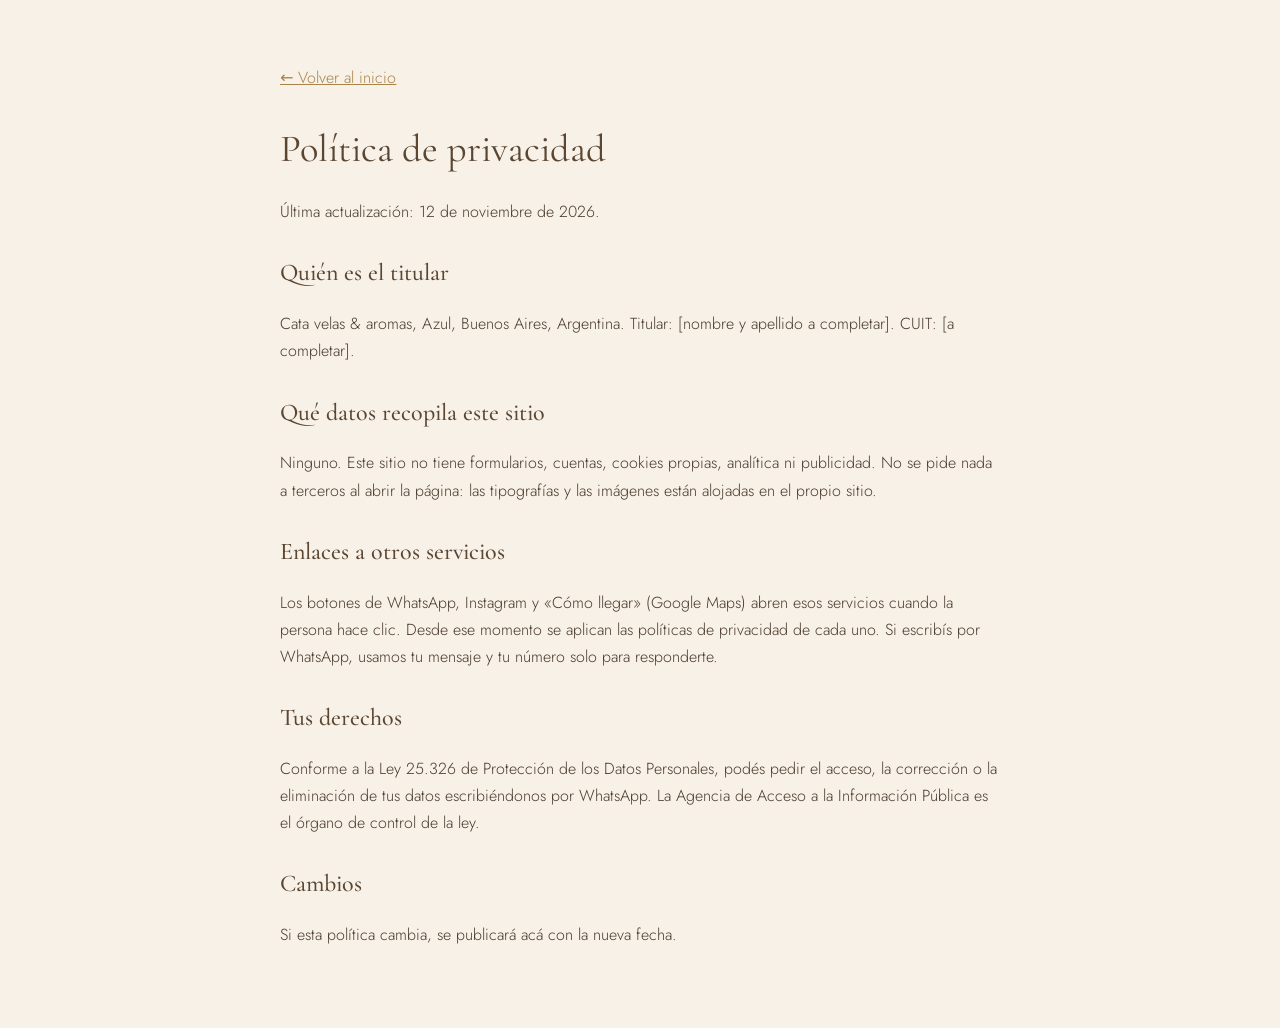
==== privacidad.html @ 93b377ee "Web de Cata velas y aromas Co-Authored-By: Claude Sonnet 5.5 <noreply@anthropic.com>" ====
<!doctype html>
<html lang="es-AR">
<head>
<meta charset="utf-8">
<meta name="viewport" content="width=device-width, initial-scale=1">
<meta http-equiv="Content-Security-Policy" content="default-src 'none'; img-src 'self' data:; style-src 'self' 'unsafe-inline'; font-src 'self'; base-uri 'none'; form-action 'none'">
<meta name="robots" content="noindex">
<title>Política de privacidad · Cata velas &amp; aromas</title>
<link rel="stylesheet" href="fonts/fuentes.css">
<style>
  body{margin:0;background:#f7f1e7;color:#4a3b2d;font-family:'Jost',system-ui,sans-serif;font-weight:300;line-height:1.7}
  main{max-width:720px;margin:0 auto;padding:48px 22px 64px}
  h1{font-family:'Cormorant Garamond',Georgia,serif;font-weight:400;font-size:2.4rem;color:#5b4632;margin-bottom:6px}
  h2{font-family:'Cormorant Garamond',Georgia,serif;font-weight:500;font-size:1.5rem;color:#5b4632;margin:28px 0 6px}
  a{color:#a98349}
</style>
</head>
<body>
<main>
<p><a href="index.html">← Volver al inicio</a></p>
<h1>Política de privacidad</h1>
<p>Última actualización: 12 de noviembre de 2026.</p>
<h2>Quién es el titular</h2>
<p>Cata velas &amp; aromas, Azul, Buenos Aires, Argentina. Titular: [nombre y apellido a completar]. CUIT: [a completar].</p>
<h2>Qué datos recopila este sitio</h2>
<p>Ninguno. Este sitio no tiene formularios, cuentas, cookies propias, analítica ni publicidad. No se pide nada a terceros al abrir la página: las tipografías y las imágenes están alojadas en el propio sitio.</p>
<h2>Enlaces a otros servicios</h2>
<p>Los botones de WhatsApp, Instagram y «Cómo llegar» (Google Maps) abren esos servicios cuando la persona hace clic. Desde ese momento se aplican las políticas de privacidad de cada uno. Si escribís por WhatsApp, usamos tu mensaje y tu número solo para responderte.</p>
<h2>Tus derechos</h2>
<p>Conforme a la Ley 25.326 de Protección de los Datos Personales, podés pedir el acceso, la corrección o la eliminación de tus datos escribiéndonos por WhatsApp. La Agencia de Acceso a la Información Pública es el órgano de control de la ley.</p>
<h2>Cambios</h2>
<p>Si esta política cambia, se publicará acá con la nueva fecha.</p>
</main>
</body>
</html>
---- fonts/fuentes.css ----
@font-face{font-family:'Cormorant Garamond';font-style:italic;font-weight:400;font-display:swap;src:url(cormorant-italic-400.woff2) format('woff2');unicode-range:U+0000-00FF, U+0131, U+0152-0153, U+02BB-02BC, U+02C6, U+02DA, U+02DC, U+0304, U+0308, U+0329, U+2000-206F, U+20AC, U+2122, U+2191, U+2193, U+2212, U+2215, U+FEFF, U+FFFD}
@font-face{font-family:'Cormorant Garamond';font-style:normal;font-weight:400;font-display:swap;src:url(cormorant-normal-400.woff2) format('woff2');unicode-range:U+0000-00FF, U+0131, U+0152-0153, U+02BB-02BC, U+02C6, U+02DA, U+02DC, U+0304, U+0308, U+0329, U+2000-206F, U+20AC, U+2122, U+2191, U+2193, U+2212, U+2215, U+FEFF, U+FFFD}
@font-face{font-family:'Cormorant Garamond';font-style:normal;font-weight:500;font-display:swap;src:url(cormorant-normal-500.woff2) format('woff2');unicode-range:U+0000-00FF, U+0131, U+0152-0153, U+02BB-02BC, U+02C6, U+02DA, U+02DC, U+0304, U+0308, U+0329, U+2000-206F, U+20AC, U+2122, U+2191, U+2193, U+2212, U+2215, U+FEFF, U+FFFD}
@font-face{font-family:'Jost';font-style:normal;font-weight:300;font-display:swap;src:url(jost-normal-300.woff2) format('woff2');unicode-range:U+0000-00FF, U+0131, U+0152-0153, U+02BB-02BC, U+02C6, U+02DA, U+02DC, U+0304, U+0308, U+0329, U+2000-206F, U+20AC, U+2122, U+2191, U+2193, U+2212, U+2215, U+FEFF, U+FFFD}
@font-face{font-family:'Jost';font-style:normal;font-weight:400;font-display:swap;src:url(jost-normal-400.woff2) format('woff2');unicode-range:U+0000-00FF, U+0131, U+0152-0153, U+02BB-02BC, U+02C6, U+02DA, U+02DC, U+0304, U+0308, U+0329, U+2000-206F, U+20AC, U+2122, U+2191, U+2193, U+2212, U+2215, U+FEFF, U+FFFD}
@font-face{font-family:'Jost';font-style:normal;font-weight:500;font-display:swap;src:url(jost-normal-500.woff2) format('woff2');unicode-range:U+0000-00FF, U+0131, U+0152-0153, U+02BB-02BC, U+02C6, U+02DA, U+02DC, U+0304, U+0308, U+0329, U+2000-206F, U+20AC, U+2122, U+2191, U+2193, U+2212, U+2215, U+FEFF, U+FFFD}
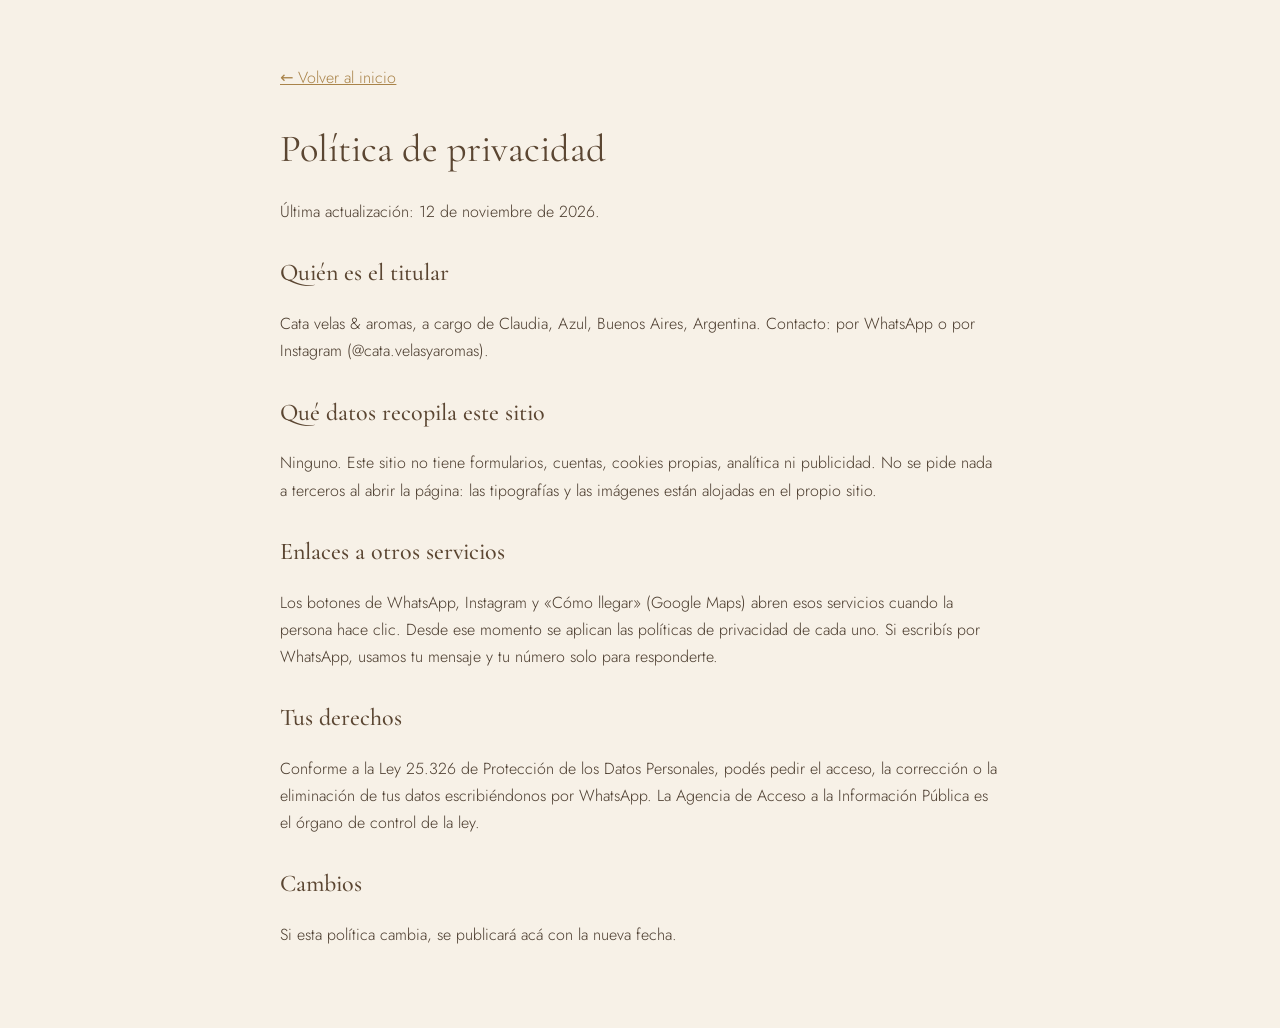
==== commit 658de36a: "Privacidad: sin datos pendientes" ====
--- a/privacidad.html
+++ b/privacidad.html
@@ -21,7 +21,7 @@
 <h1>Política de privacidad</h1>
 <p>Última actualización: 12 de noviembre de 2026.</p>
 <h2>Quién es el titular</h2>
-<p>Cata velas &amp; aromas, Azul, Buenos Aires, Argentina. Titular: [nombre y apellido a completar]. CUIT: [a completar].</p>
+<p>Cata velas &amp; aromas, a cargo de Claudia, Azul, Buenos Aires, Argentina. Contacto: por WhatsApp o por Instagram (@cata.velasyaromas).</p>
 <h2>Qué datos recopila este sitio</h2>
 <p>Ninguno. Este sitio no tiene formularios, cuentas, cookies propias, analítica ni publicidad. No se pide nada a terceros al abrir la página: las tipografías y las imágenes están alojadas en el propio sitio.</p>
 <h2>Enlaces a otros servicios</h2>
